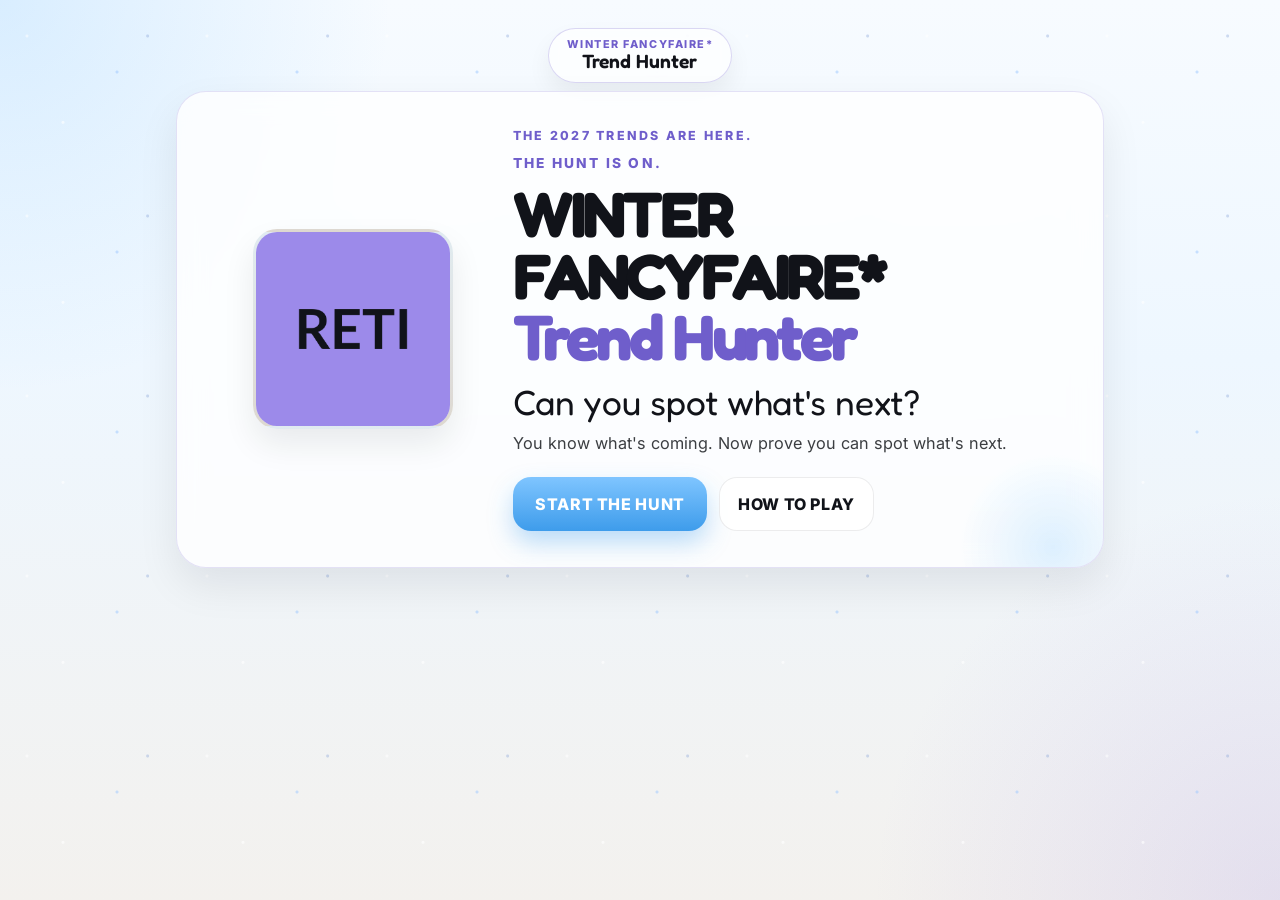
==== index.html @ 89062b83 "Initial commit for Winter FancyFaire* Trend Hunter Co-authored-by: Copilot App <223556219+Copilot@us" ====
<!doctype html>
<html lang="en">
  <head>
    <meta charset="UTF-8" />
    <meta name="viewport" content="width=device-width, initial-scale=1.0" />
    <meta
      name="description"
      content="Winter FancyFaire* Trend Hunter is a playful mobile-first game where players test their instincts for emerging specialty food trends."
    />
    <title>Winter FancyFaire* Trend Hunter</title>
    <link rel="preconnect" href="https://fonts.googleapis.com" />
    <link rel="preconnect" href="https://fonts.gstatic.com" crossorigin />
    <link
      href="https://fonts.googleapis.com/css2?family=Fredoka:wght@400;500;600;700&family=Inter:wght@400;500;600;700;800&display=swap"
      rel="stylesheet"
    />
    <link rel="stylesheet" href="./styles.css" />
  </head>
  <body>
    <div class="page-shell">
      <header class="topbar">
        <div class="brand-lockup" aria-label="Winter FancyFaire Trend Hunter home">
          <span class="brand-kicker">Winter FancyFaire*</span>
          <span class="brand-title">Trend Hunter</span>
        </div>
      </header>

      <main id="app" aria-live="polite">
        <section id="start-screen" class="screen active" aria-labelledby="start-title">
          <div class="hero-card">
            <img class="reti-hero" src="./assets/images/reti.png" alt="Placeholder Reti illustration" />
            <div class="hero-copy">
              <p class="eyebrow">THE 2027 TRENDS ARE HERE.</p>
              <p class="launch-banner">THE HUNT IS ON.</p>
              <h1 id="start-title">WINTER FANCYFAIRE* <span>Trend Hunter</span></h1>
              <p class="tagline">Can you spot what's next?</p>
              <p class="subhead">You know what's coming. Now prove you can spot what's next.</p>
              <div class="cta-row">
                <button id="start-game-btn" class="primary-button" type="button">START THE HUNT</button>
                <button id="how-to-play-btn" class="secondary-button" type="button">HOW TO PLAY</button>
              </div>
            </div>
          </div>
        </section>

        <section id="instructions-screen" class="screen" aria-labelledby="instructions-title">
          <div class="instruction-card">
            <button id="close-instructions-btn" class="close-button" type="button" aria-label="Close how to play">×</button>
            <p class="eyebrow">HOW TO PLAY</p>
            <h2 id="instructions-title">5 challenges. Make your picks. Trust your instincts. Earn your Trend Hunter title.</h2>
            <ul>
              <li>Spot the strongest trend match</li>
              <li>Act like a buyer</li>
              <li>Read the category with product IQ</li>
              <li>Lock in the final call</li>
            </ul>
          </div>
        </section>

        <section id="game-screen" class="screen" aria-live="polite">
          <div class="status-row">
            <div class="status-pill">Challenge <span id="challenge-number">1</span>/5</div>
            <div class="status-pill score-pill">Trend Instinct <span id="score-value">0</span></div>
          </div>
          <div id="challenge-card" class="challenge-card"></div>
        </section>

        <section id="result-screen" class="screen" aria-labelledby="result-title">
          <div class="result-card" aria-live="polite">
            <p class="result-label">TREND HUNTER</p>
            <h2 id="result-title">YOUR TREND INSTINCT</h2>
            <div id="final-score" class="final-score">0</div>
            <div class="persona-wrap">
              <h3 id="persona-name">THE TASTEMAKER</h3>
              <p id="persona-blurb">You don't follow specialty food trends. You find them.</p>
            </div>

            <div class="metric-grid">
              <div class="metric-item">
                <span>Trend Spotting</span>
                <strong id="metric-trend">0</strong>
              </div>
              <div class="metric-item">
                <span>Buyer Instinct</span>
                <strong id="metric-buyer">0</strong>
              </div>
              <div class="metric-item">
                <span>Product IQ</span>
                <strong id="metric-product">0</strong>
              </div>
            </div>

            <p class="winter-branding">Winter FancyFaire*</p>

            <div class="result-actions">
              <button id="play-again-btn" class="primary-button" type="button">PLAY AGAIN</button>
              <button id="share-result-btn" class="secondary-button" type="button">SHARE MY RESULT</button>
            </div>
          </div>
        </section>
      </main>
    </div>

    <div id="toast" class="toast" role="status" aria-live="polite"></div>

    <script src="./data.js"></script>
    <script src="./app.js"></script>
  </body>
</html>
---- styles.css ----
:root {
  --lavender: #9c8aea;
  --lavender-deep: #6f5ecb;
  --sky: #7fc5ff;
  --sky-strong: #3e9ceb;
  --ink: #111319;
  --charcoal: #1d2330;
  --ice: #eef9ff;
  --stone: #eae4dc;
  --snow: #ffffff;
  --mint: #d1eff8;
  --peach: #ffb9a7;
  --gold: #f6d9a1;
  --success: #2fbf7c;
  --danger: #eb5b6c;
  --warning: #f4b942;
  --shadow: rgba(17, 19, 25, 0.14);
  --shadow-strong: rgba(17, 19, 25, 0.22);
}

* {
  box-sizing: border-box;
}

html {
  scroll-behavior: smooth;
}

body {
  margin: 0;
  min-height: 100vh;
  font-family: 'Inter', sans-serif;
  background:
    radial-gradient(circle at top left, rgba(127, 197, 255, 0.25), transparent 25%),
    radial-gradient(circle at bottom right, rgba(156, 138, 234, 0.18), transparent 26%),
    linear-gradient(180deg, #f7fbff 0%, #eef7ff 40%, #f3f1ee 100%);
  color: var(--ink);
}

body::before {
  content: "";
  position: fixed;
  inset: 0;
  background-image:
    radial-gradient(circle at 15% 20%, rgba(255,255,255,0.7) 0 1px, transparent 2px),
    radial-gradient(circle at 65% 40%, rgba(161, 202, 255, 0.7) 0 1px, transparent 2px),
    radial-gradient(circle at 35% 68%, rgba(255,255,255,0.8) 0 1px, transparent 2px),
    radial-gradient(circle at 82% 20%, rgba(136, 164, 217, 0.5) 0 1px, transparent 2px);
  background-size: 180px 180px;
  pointer-events: none;
  opacity: 0.75;
}

button,
input,
select,
textarea {
  font: inherit;
}

button {
  cursor: pointer;
}

img {
  max-width: 100%;
  display: block;
}

.page-shell {
  position: relative;
  width: min(100%, 960px);
  margin: 0 auto;
  padding: 16px 16px 48px;
}

.topbar {
  display: flex;
  justify-content: center;
  align-items: center;
  padding: 12px 0 8px;
}

.brand-lockup {
  display: inline-flex;
  flex-direction: column;
  align-items: center;
  background: rgba(255, 255, 255, 0.7);
  border: 1px solid rgba(111, 94, 203, 0.24);
  border-radius: 999px;
  padding: 8px 18px 10px;
  box-shadow: 0 12px 24px rgba(17, 19, 25, 0.06);
  backdrop-filter: blur(8px);
}

.brand-kicker {
  font-size: 0.68rem;
  letter-spacing: 0.14em;
  text-transform: uppercase;
  color: var(--lavender-deep);
  font-weight: 800;
}

.brand-title {
  font-family: 'Fredoka', sans-serif;
  font-size: 1.2rem;
  line-height: 1.1;
  color: var(--ink);
  font-weight: 600;
}

.screen {
  display: none;
}

.screen.active {
  display: block;
}

.hero-card,
.challenge-card,
.result-card,
.instruction-card {
  position: relative;
  background: rgba(255, 255, 255, 0.8);
  border: 1px solid rgba(111, 94, 203, 0.18);
  border-radius: 30px;
  box-shadow: 0 18px 40px rgba(17, 19, 25, 0.08);
  backdrop-filter: blur(14px);
}

.hero-card {
  display: grid;
  grid-template-columns: minmax(140px, 280px) minmax(0, 1fr);
  gap: 20px;
  align-items: center;
  padding: clamp(18px, 3vw, 36px);
  overflow: hidden;
}

.hero-card::after {
  content: "";
  position: absolute;
  inset: auto -60px -90px auto;
  width: 220px;
  height: 220px;
  background: radial-gradient(circle, rgba(127, 197, 255, 0.25), transparent 60%);
}

.reti-hero {
  width: 100%;
  max-width: 200px;
  justify-self: center;
  border-radius: 24px;
  border: 3px solid rgba(17, 19, 25, 0.06);
  background: linear-gradient(180deg, var(--ice), var(--stone));
  box-shadow: inset 0 0 0 1px rgba(255,255,255,0.8), 0 16px 32px rgba(17, 19, 25, 0.08);
}

.hero-copy {
  position: relative;
  z-index: 1;
}

.eyebrow {
  margin: 0 0 12px;
  font-size: 0.78rem;
  font-weight: 800;
  letter-spacing: 0.18em;
  color: var(--lavender-deep);
  text-transform: uppercase;
}

h1 {
  margin: 0;
  font-family: 'Fredoka', sans-serif;
  line-height: 0.96;
  font-size: clamp(2.2rem, 5vw, 4rem);
  letter-spacing: -0.05em;
  color: var(--ink);
}

h1 span {
  display: block;
  color: var(--lavender-deep);
}

.launch-banner {
  margin: 0 0 12px;
  font-size: 0.86rem;
  font-weight: 800;
  letter-spacing: 0.16em;
  text-transform: uppercase;
  color: var(--lavender-deep);
}

.tagline {
  margin: 14px 0 8px;
  font-family: 'Fredoka', sans-serif;
  font-size: clamp(1.4rem, 3vw, 2.2rem);
  color: var(--ink);
}

.subhead {
  margin: 0;
  font-size: 1.02rem;
  line-height: 1.55;
  color: rgba(17, 19, 25, 0.82);
}

.cta-row {
  display: flex;
  flex-wrap: wrap;
  gap: 12px;
  margin-top: 20px;
}

.primary-button,
.secondary-button,
.choice-button,
.next-button,
.huge-button {
  border: none;
  border-radius: 18px;
  font-weight: 800;
  letter-spacing: 0.04em;
  transition: transform 0.18s ease, box-shadow 0.18s ease, background 0.18s ease;
}

.primary-button,
.next-button {
  background: linear-gradient(180deg, var(--sky), var(--sky-strong));
  color: var(--snow);
  box-shadow: 0 12px 24px rgba(62, 156, 235, 0.35);
}

.primary-button {
  min-height: 54px;
  padding: 0 22px;
}

.secondary-button {
  min-height: 52px;
  padding: 0 18px;
  background: rgba(255, 255, 255, 0.8);
  color: var(--ink);
  border: 1px solid rgba(17, 19, 25, 0.08);
}

.primary-button:hover,
.secondary-button:hover,
.choice-button:hover,
.huge-button:hover,
.next-button:hover {
  transform: translateY(-1px);
}

#instructions-screen {
  padding-top: 12px;
}

.instruction-card {
  position: relative;
  max-width: 720px;
  margin: 0 auto;
  padding: 34px 24px 26px;
}

.close-button {
  position: absolute;
  top: 12px;
  right: 14px;
  width: 40px;
  height: 40px;
  border-radius: 50%;
  border: 0;
  background: rgba(17, 19, 25, 0.06);
  color: var(--ink);
  font-size: 1.6rem;
}

.instruction-card h2 {
  margin: 0 0 14px;
  font-family: 'Fredoka', sans-serif;
  font-size: clamp(1.5rem, 4vw, 2.3rem);
  line-height: 1.2;
}

.instruction-card ul {
  margin: 0;
  padding-left: 1.2rem;
  line-height: 1.8;
  font-weight: 600;
}

#game-screen {
  padding-top: 12px;
}

.status-row {
  display: flex;
  justify-content: space-between;
  gap: 12px;
  margin: 0 0 16px;
}

.status-pill {
  display: inline-flex;
  align-items: center;
  gap: 8px;
  padding: 10px 16px;
  border-radius: 999px;
  background: rgba(255, 255, 255, 0.8);
  border: 1px solid rgba(17, 19, 25, 0.06);
  font-weight: 800;
  letter-spacing: 0.04em;
  color: var(--ink);
}

.challenge-card {
  padding: clamp(18px, 4vw, 28px);
}

.challenge-header {
  margin-bottom: 10px;
}

.challenge-kicker {
  margin: 0 0 8px;
  color: var(--lavender-deep);
  font-size: 0.72rem;
  font-weight: 800;
  letter-spacing: 0.18em;
  text-transform: uppercase;
}

.challenge-title {
  margin: 0;
  white-space: pre-line;
  font-size: clamp(1.8rem, 5vw, 2.8rem);
  line-height: 1.05;
  color: var(--ink);
  font-family: 'Fredoka', sans-serif;
}

.challenge-description {
  margin: 12px 0 18px;
  font-size: 1.04rem;
  line-height: 1.65;
  color: rgba(17, 19, 25, 0.76);
}

.choice-grid {
  display: grid;
  gap: 14px;
  margin-top: 18px;
}

.choice-button,
.huge-button {
  width: 100%;
  text-align: left;
  padding: 16px 18px;
  background: linear-gradient(180deg, #ffffff, #f5f8fd);
  border: 1px solid rgba(17, 19, 25, 0.08);
  box-shadow: 0 10px 18px rgba(17, 19, 25, 0.05);
  color: var(--ink);
}

.choice-button strong,
.huge-button strong {
  display: block;
  font-size: 1.04rem;
  margin-bottom: 4px;
}

.choice-button small,
.huge-button small {
  display: block;
  color: rgba(17, 19, 25, 0.7);
  font-size: 0.82rem;
  line-height: 1.5;
}

.choice-button.correct,
.huge-button.correct {
  border-color: rgba(47, 191, 124, 0.35);
  background: linear-gradient(180deg, rgba(47, 191, 124, 0.12), rgba(47, 191, 124, 0.02));
}

.choice-button.incorrect,
.huge-button.incorrect {
  border-color: rgba(235, 91, 108, 0.3);
  background: linear-gradient(180deg, rgba(235, 91, 108, 0.09), rgba(235, 91, 108, 0.02));
}

.choice-button:focus-visible,
.primary-button:focus-visible,
.secondary-button:focus-visible,
.next-button:focus-visible,
.close-button:focus-visible,
.huge-button:focus-visible {
  outline: 3px solid rgba(62, 156, 235, 0.45);
  outline-offset: 2px;
}

.feedback-box {
  margin-top: 18px;
  padding: 16px 18px;
  border-radius: 18px;
  background: rgba(127, 197, 255, 0.12);
  border: 1px solid rgba(62, 156, 235, 0.15);
}

.feedback-box.correct {
  background: rgba(47, 191, 124, 0.1);
  border-color: rgba(47, 191, 124, 0.2);
}

.feedback-box.incorrect {
  background: rgba(235, 91, 108, 0.08);
  border-color: rgba(235, 91, 108, 0.15);
}

.feedback-box h3 {
  margin: 0 0 8px;
  font-size: 1.1rem;
}

.feedback-box p {
  margin: 0;
  line-height: 1.55;
}

.next-button {
  margin-top: 18px;
  min-height: 52px;
  width: 100%;
  padding: 0 20px;
  font-size: 1rem;
}

.trend-or-hype-row {
  display: grid;
  grid-template-columns: repeat(2, minmax(0, 1fr));
  gap: 14px;
  margin-top: 18px;
}

.huge-button {
  min-height: 130px;
  display: flex;
  flex-direction: column;
  justify-content: center;
  align-items: flex-start;
  font-size: 1.1rem;
  font-weight: 800;
}

.huge-button.trend {
  background: linear-gradient(180deg, rgba(255, 166, 121, 0.18), rgba(255,255,255,0.85));
}

.huge-button.hype {
  background: linear-gradient(180deg, rgba(155, 169, 255, 0.18), rgba(255,255,255,0.85));
}

.result-card {
  max-width: 690px;
  margin: 0 auto;
  padding: 26px 18px 20px;
  text-align: center;
}

.result-label {
  margin: 0 0 8px;
  font-size: 0.76rem;
  letter-spacing: 0.2em;
  text-transform: uppercase;
  color: var(--lavender-deep);
  font-weight: 800;
}

#result-title {
  margin: 0;
  font-size: clamp(1.8rem, 5vw, 2.4rem);
  font-family: 'Fredoka', sans-serif;
}

.final-score {
  margin-top: 14px;
  font-size: clamp(3.5rem, 9vw, 6rem);
  line-height: 0.9;
  font-weight: 800;
  color: var(--ink);
}

.persona-wrap {
  margin-top: 14px;
}

.persona-wrap h3 {
  margin: 0;
  font-family: 'Fredoka', sans-serif;
  font-size: clamp(1.4rem, 4vw, 2rem);
}

.persona-wrap p {
  margin: 8px auto 0;
  max-width: 440px;
  font-size: 1.02rem;
  line-height: 1.55;
  color: rgba(17, 19, 25, 0.82);
}

.metric-grid {
  display: grid;
  grid-template-columns: repeat(3, minmax(0, 1fr));
  gap: 10px;
  margin-top: 22px;
}

.metric-item {
  padding: 14px 10px;
  border-radius: 18px;
  background: linear-gradient(180deg, rgba(127, 197, 255, 0.12), rgba(255,255,255,0.7));
  border: 1px solid rgba(17, 19, 25, 0.05);
}

.metric-item span {
  display: block;
  font-size: 0.72rem;
  letter-spacing: 0.08em;
  text-transform: uppercase;
  opacity: 0.8;
}

.metric-item strong {
  display: block;
  margin-top: 8px;
  font-size: 1.5rem;
}

.winter-branding {
  margin: 18px 0 0;
  font-size: 0.8rem;
  letter-spacing: 0.14em;
  text-transform: uppercase;
  color: var(--lavender-deep);
  font-weight: 800;
}

.result-actions {
  display: flex;
  flex-wrap: wrap;
  gap: 12px;
  justify-content: center;
  margin-top: 18px;
}

.toast {
  position: fixed;
  left: 50%;
  bottom: 24px;
  transform: translateX(-50%) translateY(14px);
  background: rgba(17, 19, 25, 0.9);
  color: var(--snow);
  padding: 12px 18px;
  border-radius: 999px;
  font-weight: 700;
  opacity: 0;
  transition: opacity 0.2s ease, transform 0.2s ease;
  pointer-events: none;
}

.toast.visible {
  opacity: 1;
  transform: translateX(-50%) translateY(0);
}

@media (max-width: 640px) {
  .page-shell {
    padding: 10px 10px 36px;
  }

  .hero-card {
    grid-template-columns: 1fr;
    text-align: center;
  }

  .cta-row,
  .result-actions,
  .status-row {
    flex-direction: column;
  }

  .status-row {
    align-items: stretch;
  }

  .status-pill,
  .primary-button,
  .secondary-button,
  .next-button {
    width: 100%;
    justify-content: center;
  }

  .metric-grid,
  .trend-or-hype-row {
    grid-template-columns: 1fr;
  }
}

@media (prefers-reduced-motion: reduce) {
  * {
    animation: none !important;
    transition: none !important;
    scroll-behavior: auto !important;
  }
}
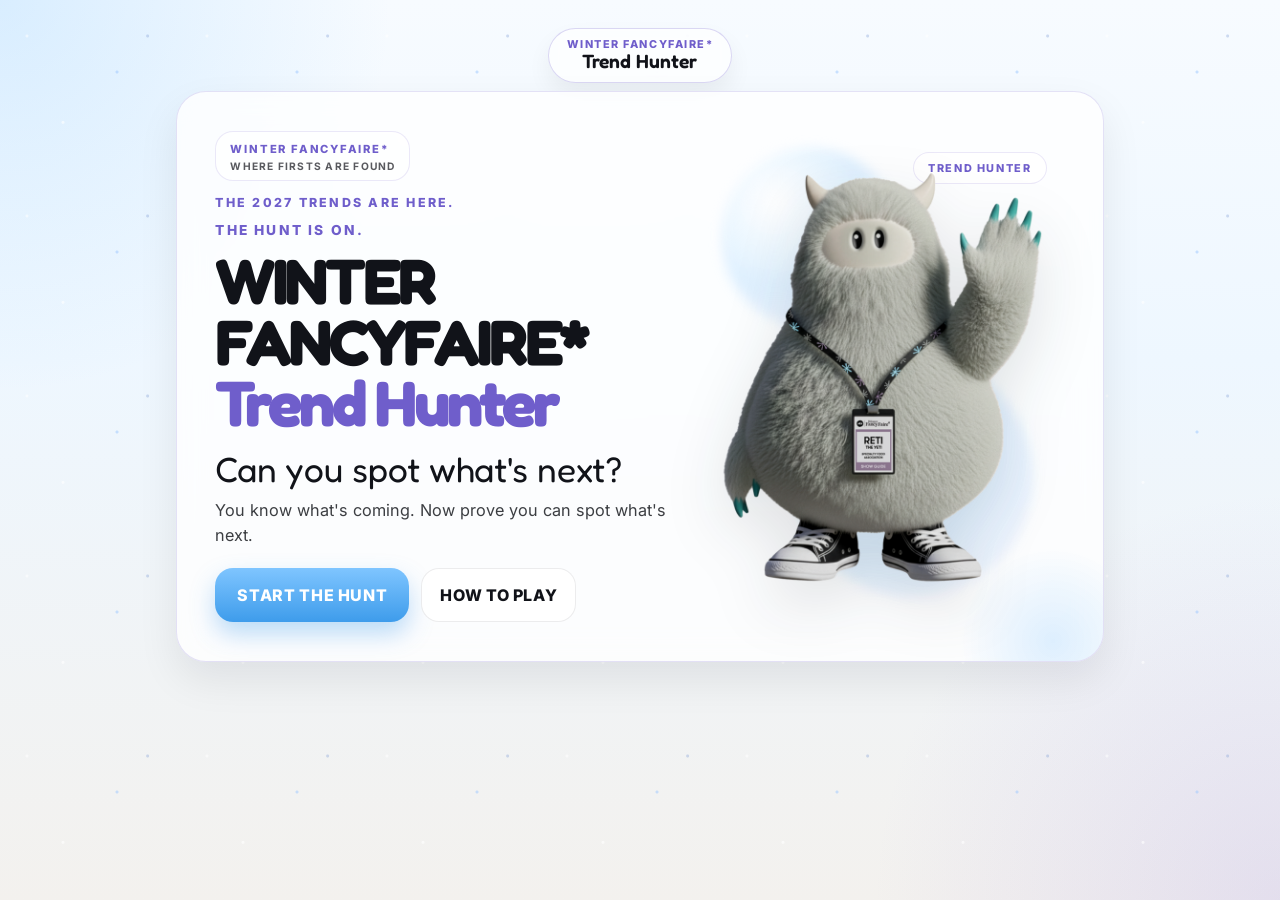
==== commit 9ae15efa: "Add brand-perfect Reti hero and refined start screen Co-authored-by: Copilot App <223556219+Copilot@" ====
--- a/index.html
+++ b/index.html
@@ -28,8 +28,11 @@
       <main id="app" aria-live="polite">
         <section id="start-screen" class="screen active" aria-labelledby="start-title">
           <div class="hero-card">
-            <img class="reti-hero" src="./assets/images/reti.png" alt="Placeholder Reti illustration" />
             <div class="hero-copy">
+              <div class="brand-mark" aria-label="Winter FancyFaire brand">
+                <span class="brand-kicker-home">Winter FancyFaire*</span>
+                <span class="brand-subtitle">WHERE FIRSTS ARE FOUND</span>
+              </div>
               <p class="eyebrow">THE 2027 TRENDS ARE HERE.</p>
               <p class="launch-banner">THE HUNT IS ON.</p>
               <h1 id="start-title">WINTER FANCYFAIRE* <span>Trend Hunter</span></h1>
@@ -39,6 +42,13 @@
                 <button id="start-game-btn" class="primary-button" type="button">START THE HUNT</button>
                 <button id="how-to-play-btn" class="secondary-button" type="button">HOW TO PLAY</button>
               </div>
+            </div>
+
+            <div class="mascot-wrap" aria-label="Reti mascot hero art">
+              <div class="orb orb-one"></div>
+              <div class="orb orb-two"></div>
+              <div class="snow-pill">TREND HUNTER</div>
+              <img class="reti-hero" src="./assets/images/reti.png" alt="Reti waving in the Winter FancyFaire* Trend Hunter header" />
             </div>
           </div>
         </section>
--- a/styles.css
+++ b/styles.css
@@ -131,10 +131,10 @@
 
 .hero-card {
   display: grid;
-  grid-template-columns: minmax(140px, 280px) minmax(0, 1fr);
+  grid-template-columns: minmax(0, 1.1fr) minmax(200px, 0.9fr);
   gap: 20px;
   align-items: center;
-  padding: clamp(18px, 3vw, 36px);
+  padding: clamp(22px, 3vw, 40px);
   overflow: hidden;
 }
 
@@ -147,14 +147,84 @@
   background: radial-gradient(circle, rgba(127, 197, 255, 0.25), transparent 60%);
 }
 
+.brand-mark {
+  display: inline-flex;
+  flex-direction: column;
+  gap: 4px;
+  margin-bottom: 14px;
+  padding: 10px 14px 8px;
+  border-radius: 18px;
+  background: rgba(255, 255, 255, 0.6);
+  border: 1px solid rgba(111, 94, 203, 0.14);
+}
+
+.brand-kicker-home {
+  font-size: 0.7rem;
+  font-weight: 800;
+  letter-spacing: 0.16em;
+  text-transform: uppercase;
+  color: var(--lavender-deep);
+}
+
+.brand-subtitle {
+  font-size: 0.64rem;
+  letter-spacing: 0.12em;
+  text-transform: uppercase;
+  font-weight: 700;
+  color: rgba(17, 19, 25, 0.7);
+}
+
+.mascot-wrap {
+  position: relative;
+  display: flex;
+  justify-content: center;
+  align-items: center;
+  min-height: 340px;
+}
+
+.orb {
+  position: absolute;
+  border-radius: 999px;
+  background: radial-gradient(circle at 30% 30%, rgba(255,255,255,0.95), rgba(127, 197, 255, 0.24) 48%, rgba(156, 138, 234, 0.08) 100%);
+  filter: blur(6px);
+}
+
+.orb-one {
+  width: 240px;
+  height: 240px;
+  right: 32px;
+  bottom: 18px;
+}
+
+.orb-two {
+  width: 180px;
+  height: 180px;
+  left: 30px;
+  top: 10px;
+}
+
+.snow-pill {
+  position: absolute;
+  top: 14px;
+  right: 18px;
+  z-index: 2;
+  padding: 8px 14px;
+  border-radius: 999px;
+  background: rgba(255,255,255,0.8);
+  border: 1px solid rgba(111, 94, 203, 0.14);
+  font-size: 0.68rem;
+  letter-spacing: 0.15em;
+  font-weight: 800;
+  text-transform: uppercase;
+  color: var(--lavender-deep);
+}
+
 .reti-hero {
-  width: 100%;
-  max-width: 200px;
-  justify-self: center;
-  border-radius: 24px;
-  border: 3px solid rgba(17, 19, 25, 0.06);
-  background: linear-gradient(180deg, var(--ice), var(--stone));
-  box-shadow: inset 0 0 0 1px rgba(255,255,255,0.8), 0 16px 32px rgba(17, 19, 25, 0.08);
+  position: relative;
+  z-index: 2;
+  width: min(100%, 420px);
+  max-width: 100%;
+  filter: drop-shadow(0 22px 30px rgba(20, 24, 35, 0.12));
 }
 
 .hero-copy {
@@ -588,6 +658,19 @@
     text-align: center;
   }
 
+  .brand-mark {
+    align-items: center;
+  }
+
+  .mascot-wrap {
+    min-height: 240px;
+  }
+
+  .snow-pill {
+    right: 50%;
+    transform: translateX(50%);
+  }
+
   .cta-row,
   .result-actions,
   .status-row {
